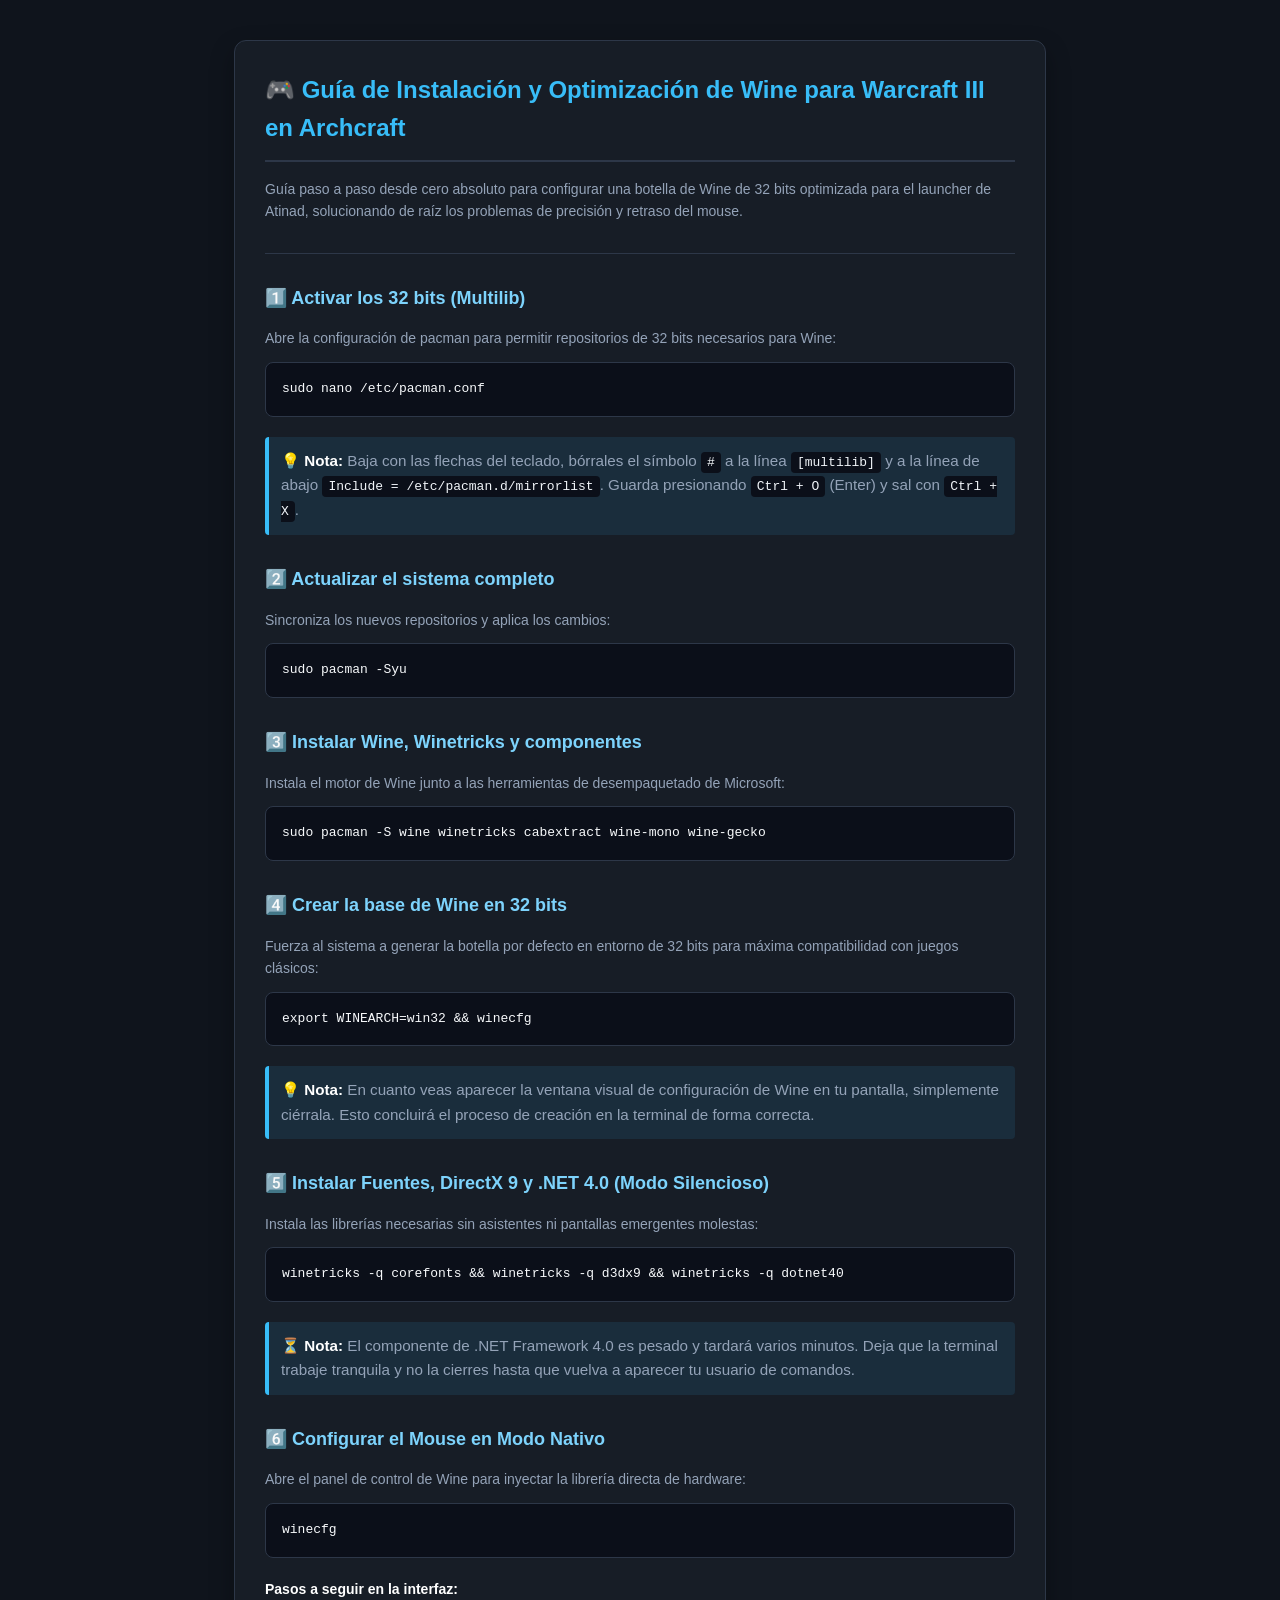
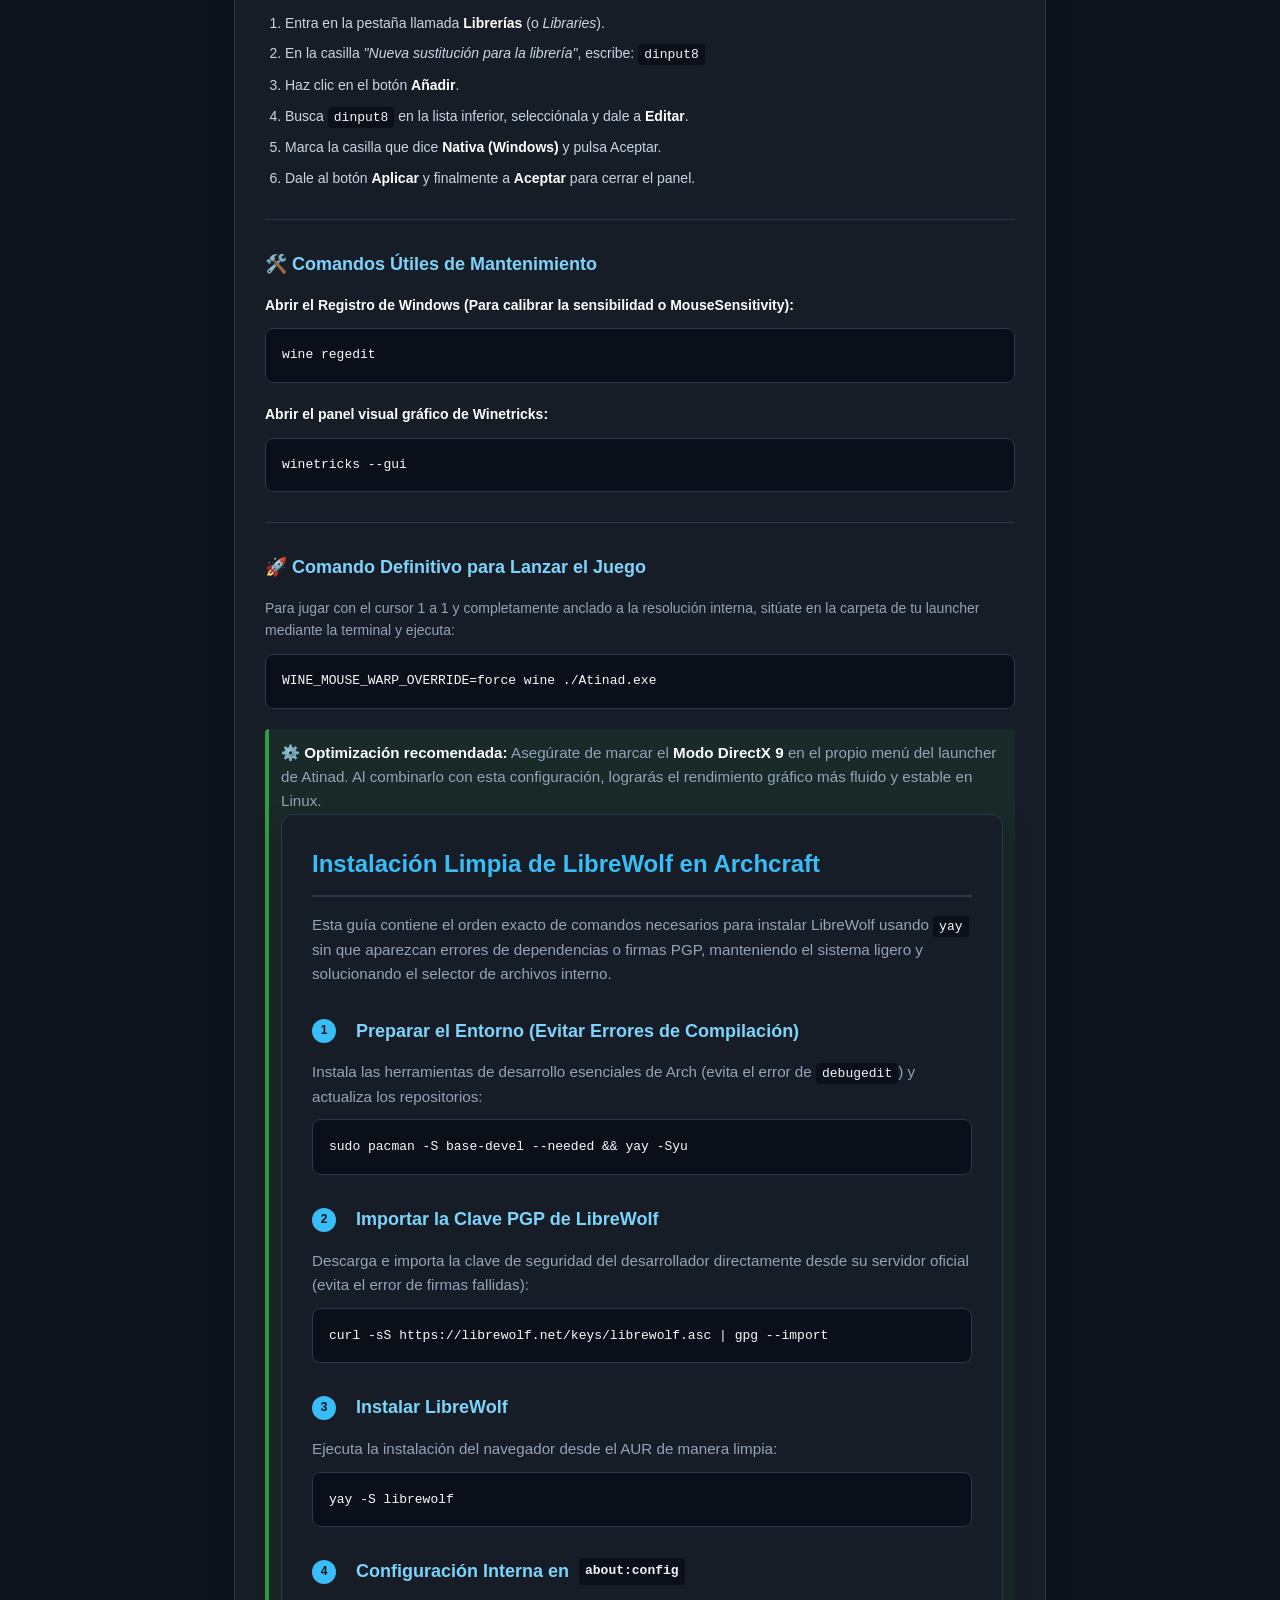
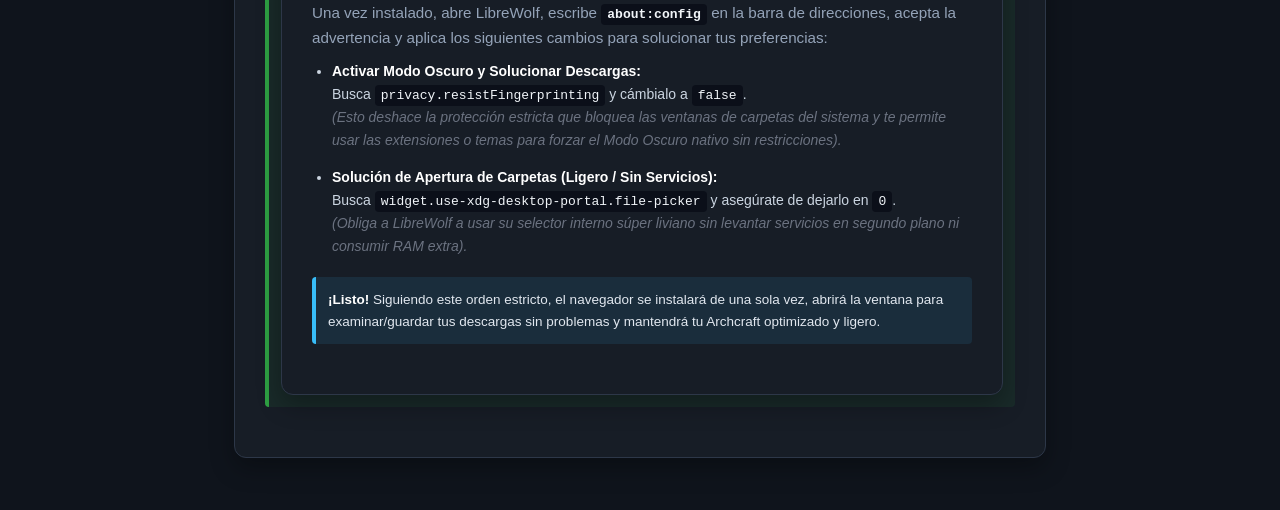
==== archcraft.html @ 0d07cf0e "Update and rename wine.html to archcraft.html" ====
<!DOCTYPE html>
<html lang="es">
<head>
    <meta charset="UTF-8">
    <meta name="viewport" content="width=device-width, initial-scale=1.0">
    <title>Optimización de Wine para Atinad y Warcraft III en Archcraft</title>
    <style>
        :root {
            --bg-color: #0d1117;
            --container-bg: #161b22;
            --text-color: #c9d1d9;
            --text-muted: #8b949e;
            --accent-color: #58a6ff;
            --border-color: #30363d;
            --code-bg: #010409;
            --note-bg: rgba(56, 139, 253, 0.1);
            --note-border: #388bfd;
        }

        body {
            font-family: -apple-system, BlinkMacSystemFont, "Segoe UI", Helvetica, Arial, sans-serif;
            background-color: var(--bg-color);
            color: var(--text-color);
            line-height: 1.6;
            margin: 0;
            padding: 20px;
        }

        .container {
            max-width: 800px;
            margin: 40px auto;
            background-color: var(--container-bg);
            padding: 30px;
            border-radius: 6px;
            border: 1px solid var(--border-color);
            box-shadow: 0 8px 24px rgba(0,0,0,0.2);
        }

        h1 {
            font-size: 1.8rem;
            border-bottom: 1px solid var(--border-color);
            padding-bottom: 10px;
            color: #ffffff;
        }

        h2 {
            font-size: 1.3rem;
            color: #ffffff;
            margin-top: 30px;
            display: flex;
            align-items: center;
            gap: 10px;
        }

        p {
            margin: 10px 0;
        }

        code {
            font-family: ui-monospace, SFMono-Regular, SF Pro Mono, Menlo, Monaco, Consolas, monospace;
            background-color: var(--code-bg);
            padding: 3px 6px;
            border-radius: 4px;
            font-size: 85%;
            color: #ff7b72;
        }

        pre {
            background-color: var(--code-bg);
            padding: 16px;
            border-radius: 6px;
            overflow-x: auto;
            border: 1px solid var(--border-color);
            margin: 15px 0;
        }

        pre code {
            background-color: transparent;
            padding: 0;
            font-size: 90%;
            color: #79c0ff;
        }

        .note {
            background-color: var(--note-bg);
            border-left: 4px solid var(--note-border);
            padding: 12px 16px;
            border-radius: 0 6px 6px 0;
            margin: 15px 0;
        }

        .note p {
            margin: 0;
            font-size: 0.95rem;
        }

        ol {
            padding-left: 20px;
            margin: 10px 0;
        }

        li {
            margin-bottom: 8px;
        }

        hr {
            border: 0;
            height: 1px;
            background-color: var(--border-color);
            margin: 30px 0;
        }
    </style>
</head>
<body>

<div class="container">
    <h1>🎮 Guía de Instalación y Optimización de Wine para Warcraft III en Archcraft</h1>
    <p>Guía paso a paso desde cero absoluto para configurar una botella de Wine de 32 bits optimizada para el launcher de Atinad, solucionando de raíz los problemas de precisión y retraso del mouse.</p>
    
    <hr>

    <h2>1️⃣ Activar los 32 bits (Multilib)</h2>
    <p>Abre la configuración de pacman para permitir repositorios de 32 bits necesarios para Wine:</p>
    <pre><code>sudo nano /etc/pacman.conf</code></pre>
    <div class="note">
        <p>💡 <strong>Nota:</strong> Baja con las flechas del teclado, bórrales el símbolo <code>#</code> a la línea <code>[multilib]</code> y a la línea de abajo <code>Include = /etc/pacman.d/mirrorlist</code>. Guarda presionando <code>Ctrl + O</code> (Enter) y sal con <code>Ctrl + X</code>.</p>
    </div>

    <h2>2️⃣ Actualizar el sistema completo</h2>
    <p>Sincroniza los nuevos repositorios y aplica los cambios:</p>
    <pre><code>sudo pacman -Syu</code></pre>

    <h2>3️⃣ Instalar Wine, Winetricks y componentes</h2>
    <p>Instala el motor de Wine junto a las herramientas de desempaquetado de Microsoft:</p>
    <pre><code>sudo pacman -S wine winetricks cabextract wine-mono wine-gecko</code></pre>

    <h2>4️⃣ Crear la base de Wine en 32 bits</h2>
    <p>Fuerza al sistema a generar la botella por defecto en entorno de 32 bits para máxima compatibilidad con juegos clásicos:</p>
    <pre><code>export WINEARCH=win32 && winecfg</code></pre>
    <div class="note">
        <p>💡 <strong>Nota:</strong> En cuanto veas aparecer la ventana visual de configuración de Wine en tu pantalla, simplemente ciérrala. Esto concluirá el proceso de creación en la terminal de forma correcta.</p>
    </div>

    <h2>5️⃣ Instalar Fuentes, DirectX 9 y .NET 4.0 (Modo Silencioso)</h2>
    <p>Instala las librerías necesarias sin asistentes ni pantallas emergentes molestas:</p>
    <pre><code>winetricks -q corefonts && winetricks -q d3dx9 && winetricks -q dotnet40</code></pre>
    <div class="note">
        <p>⏳ <strong>Nota:</strong> El componente de .NET Framework 4.0 es pesado y tardará varios minutos. Deja que la terminal trabaje tranquila y no la cierres hasta que vuelva a aparecer tu usuario de comandos.</p>
    </div>

    <h2>6️⃣ Configurar el Mouse en Modo Nativo</h2>
    <p>Abre el panel de control de Wine para inyectar la librería directa de hardware:</p>
    <pre><code>winecfg</code></pre>
    <p><strong>Pasos a seguir en la interfaz:</strong></p>
    <ol>
        <li>Entra en la pestaña llamada <strong>Librerías</strong> (o <em>Libraries</em>).</li>
        <li>En la casilla <em>"Nueva sustitución para la librería"</em>, escribe: <code>dinput8</code></li>
        <li>Haz clic en el botón <strong>Añadir</strong>.</li>
        <li>Busca <code>dinput8</code> en la lista inferior, selecciónala y dale a <strong>Editar</strong>.</li>
        <li>Marca la casilla que dice <strong>Nativa (Windows)</strong> y pulsa Aceptar.</li>
        <li>Dale al botón <strong>Aplicar</strong> y finalmente a <strong>Aceptar</strong> para cerrar el panel.</li>
    </ol>

    <hr>

    <h2>🛠️ Comandos Útiles de Mantenimiento</h2>
    <p><strong>Abrir el Registro de Windows (Para calibrar la sensibilidad o MouseSensitivity):</strong></p>
    <pre><code>wine regedit</code></pre>
    <p><strong>Abrir el panel visual gráfico de Winetricks:</strong></p>
    <pre><code>winetricks --gui</code></pre>

    <hr>

    <h2>🚀 Comando Definitivo para Lanzar el Juego</h2>
    <p>Para jugar con el cursor 1 a 1 y completamente anclado a la resolución interna, sitúate en la carpeta de tu launcher mediante la terminal y ejecuta:</p>
    <pre><code>WINE_MOUSE_WARP_OVERRIDE=force wine ./Atinad.exe</code></pre>
    
    <div class="note" style="border-left-color: #2ea043; background-color: rgba(46, 160, 67, 0.1);">
        <p>⚙️ <strong>Optimización recomendada:</strong> Asegúrate de marcar el <strong>Modo DirectX 9</strong> en el propio menú del launcher de Atinad. Al combinarlo con esta configuración, lograrás el rendimiento gráfico más fluido y estable en Linux.</p>
    <title>Guía de Instalación y Optimización de LibreWolf en Archcraft</title>
    <style>
        :root {
            --bg-color: #0f141c;
            --container-bg: #171d26;
            --text-color: #e1e7ef;
            --accent-color: #38bdf8;
            --accent-hover: #7dd3fc;
            --code-bg: #0b0f19;
            --border-color: #2d3748;
            --comment-color: #6b7280;
        }

        body {
            font-family: -apple-system, BlinkMacSystemFont, "Segoe UI", Roboto, Helvetica, Arial, sans-serif;
            background-color: var(--bg-color);
            color: var(--text-color);
            line-height: 1.6;
            margin: 0;
            padding: 40px 20px;
        }

        .container {
            max-width: 750px;
            margin: 0 auto;
            background: var(--container-bg);
            padding: 30px;
            border-radius: 12px;
            box-shadow: 0 10px 25px rgba(0, 0, 0, 0.3);
            border: 1px solid var(--border-color);
        }

        h1 {
            color: var(--accent-color);
            font-size: 24px;
            margin-top: 0;
            border-bottom: 2px solid var(--border-color);
            padding-bottom: 12px;
        }

        h2 {
            color: var(--accent-hover);
            font-size: 18px;
            margin-top: 30px;
            margin-bottom: 15px;
            display: flex;
            align-items: center;
        }

        p {
            font-size: 14px;
            color: #94a3b8;
            margin-bottom: 12px;
        }

        .step-num {
            background: var(--accent-color);
            color: var(--bg-color);
            border-radius: 50%;
            width: 24px;
            height: 24px;
            display: inline-flex;
            align-items: center;
            justify-content: center;
            font-weight: bold;
            font-size: 12px;
            margin-right: 10px;
        }

        code {
            font-family: "SFMono-Regular", Consolas, "Liberation Mono", Menlo, monospace;
            background-color: var(--code-bg);
            color: #f1f5f9;
            padding: 3px 6px;
            border-radius: 4px;
            font-size: 13px;
        }

        pre {
            background-color: var(--code-bg);
            padding: 16px;
            border-radius: 8px;
            overflow-x: auto;
            border: 1px solid var(--border-color);
            margin: 10px 0 20px 0;
        }

        pre code {
            padding: 0;
            background: none;
            font-size: 13px;
            color: #f8fafc;
        }

        .comment {
            color: var(--comment-color);
            font-style: italic;
        }

        ul {
            padding-left: 20px;
            margin: 10px 0;
        }

        li {
            font-size: 14px;
            margin-bottom: 8px;
            color: #cbd5e1;
        }

        strong {
            color: #ffffff;
        }

        .note {
            background-color: rgba(56, 189, 248, 0.1);
            border-left: 4px solid var(--accent-color);
            padding: 12px;
            border-radius: 4px;
            margin: 20px 0;
            font-size: 13.5px;
        }
    </style>
</head>
<body>

<div class="container">
    <h1>Instalación Limpia de LibreWolf en Archcraft</h1>
    <p>Esta guía contiene el orden exacto de comandos necesarios para instalar LibreWolf usando <code>yay</code> sin que aparezcan errores de dependencias o firmas PGP, manteniendo el sistema ligero y solucionando el selector de archivos interno.</p>

    <h2><span class="step-num">1</span>Preparar el Entorno (Evitar Errores de Compilación)</h2>
    <p>Instala las herramientas de desarrollo esenciales de Arch (evita el error de <code>debugedit</code>) y actualiza los repositorios:</p>
    <pre><code>sudo pacman -S base-devel --needed && yay -Syu</code></pre>

    <h2><span class="step-num">2</span>Importar la Clave PGP de LibreWolf</h2>
    <p>Descarga e importa la clave de seguridad del desarrollador directamente desde su servidor oficial (evita el error de firmas fallidas):</p>
    <pre><code>curl -sS https://librewolf.net/keys/librewolf.asc | gpg --import</code></pre>

    <h2><span class="step-num">3</span>Instalar LibreWolf</h2>
    <p>Ejecuta la instalación del navegador desde el AUR de manera limpia:</p>
    <pre><code>yay -S librewolf</code></pre>

    <h2><span class="step-num">4</span>Configuración Interna en <code>about:config</code></h2>
    <p>Una vez instalado, abre LibreWolf, escribe <strong><code>about:config</code></strong> en la barra de direcciones, acepta la advertencia y aplica los siguientes cambios para solucionar tus preferencias:</p>

    <ul>
        <li>
            <strong>Activar Modo Oscuro y Solucionar Descargas:</strong><br>
            Busca <code>privacy.resistFingerprinting</code> y cámbialo a <code>false</code>.<br>
            <span class="comment">(Esto deshace la protección estricta que bloquea las ventanas de carpetas del sistema y te permite usar las extensiones o temas para forzar el Modo Oscuro nativo sin restricciones).</span>
        </li>
        <li style="margin-top: 15px;">
            <strong>Solución de Apertura de Carpetas (Ligero / Sin Servicios):</strong><br>
            Busca <code>widget.use-xdg-desktop-portal.file-picker</code> y asegúrate de dejarlo en <code>0</code>.<br>
            <span class="comment">(Obliga a LibreWolf a usar su selector interno súper liviano sin levantar servicios en segundo plano ni consumir RAM extra).</span>
        </li>
    </ul>

    <div class="note">
        <strong>¡Listo!</strong> Siguiendo este orden estricto, el navegador se instalará de una sola vez, abrirá la ventana para examinar/guardar tus descargas sin problemas y mantendrá tu Archcraft optimizado y ligero.
    </div>
    </div>
</div>

</body>
</html>
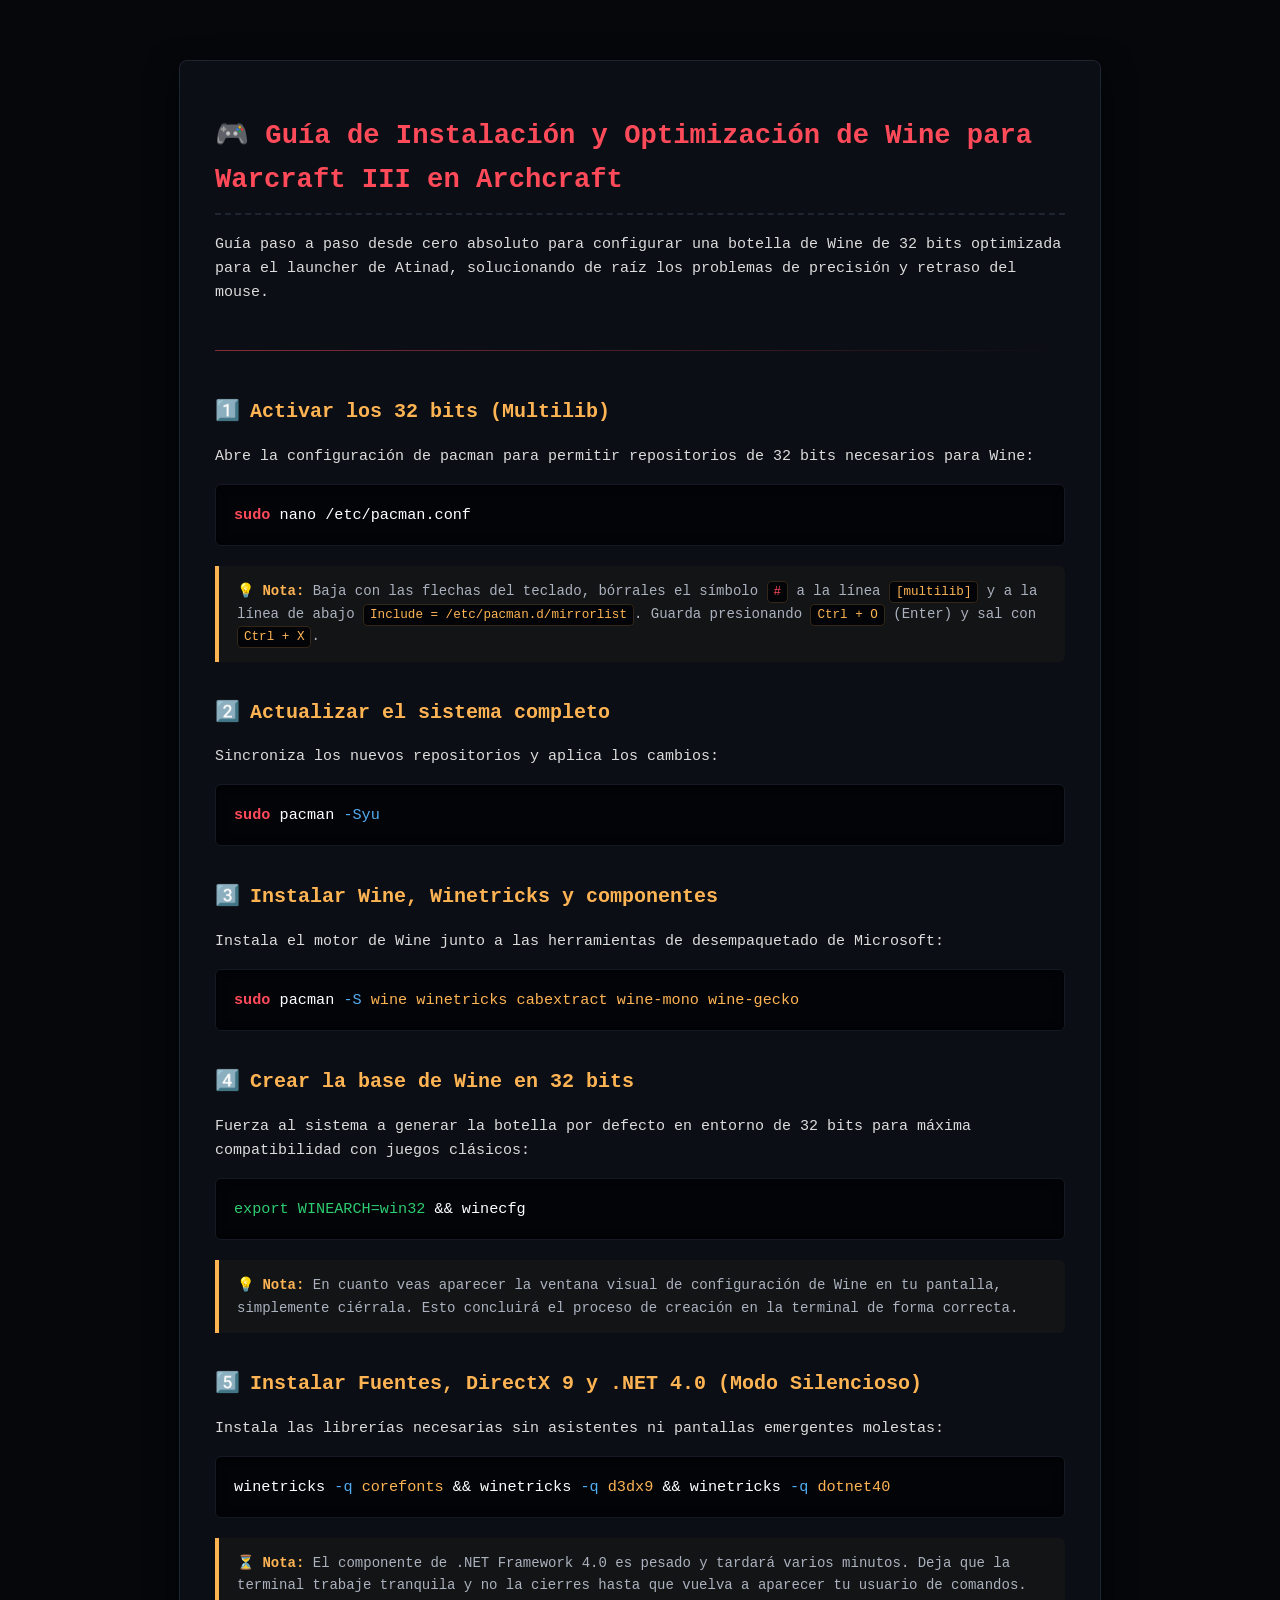
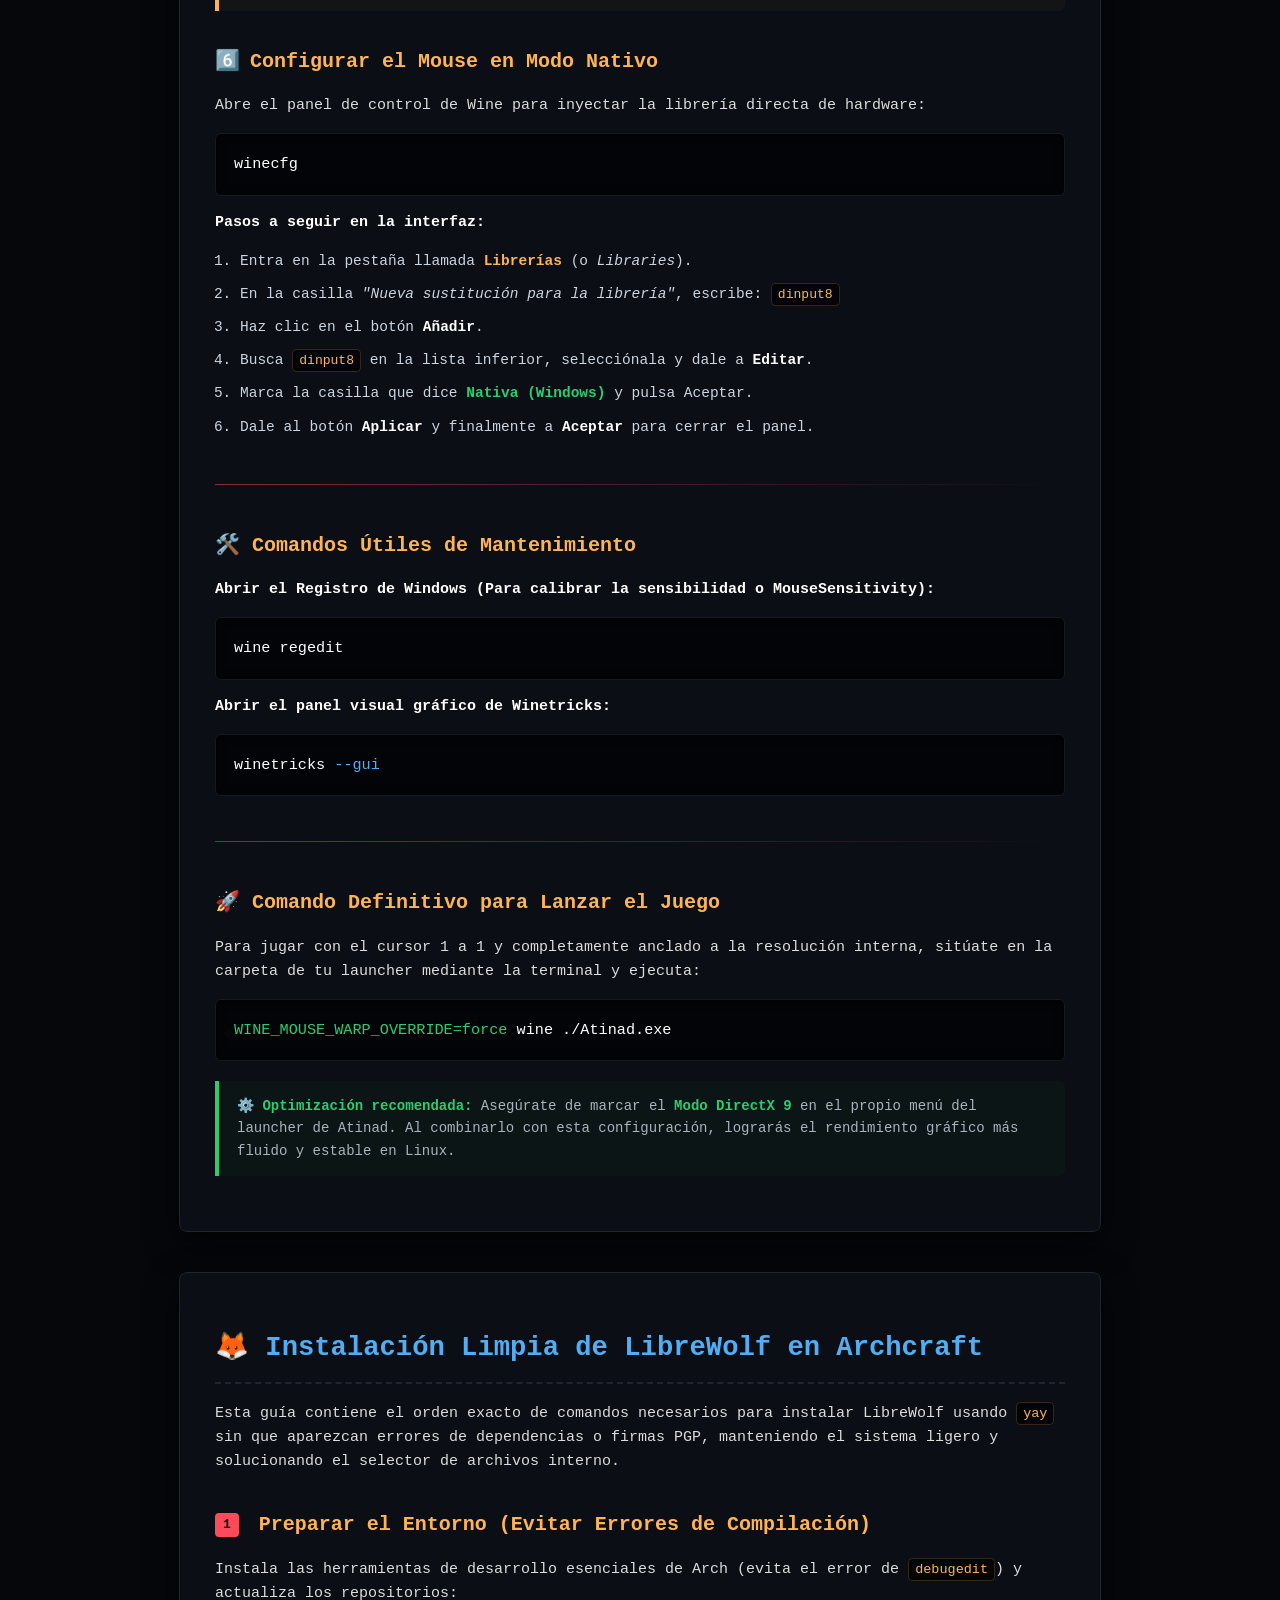
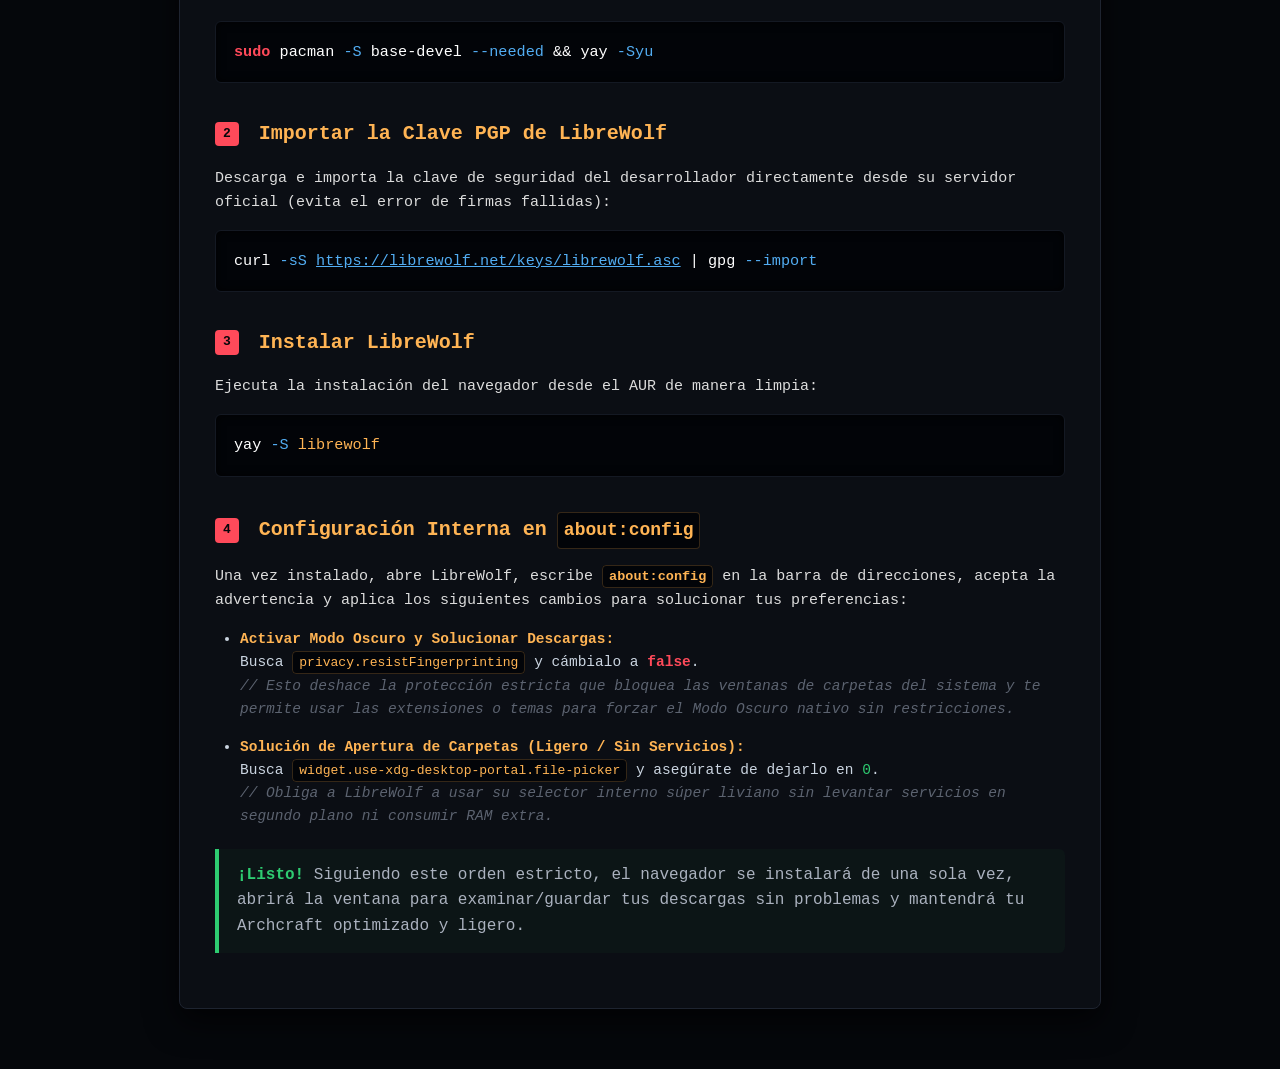
==== commit b40340ea: "Update archcraft.html" ====
--- a/archcraft.html
+++ b/archcraft.html
@@ -3,22 +3,25 @@
 <head>
     <meta charset="UTF-8">
     <meta name="viewport" content="width=device-width, initial-scale=1.0">
-    <title>Optimización de Wine para Atinad y Warcraft III en Archcraft</title>
+    <title>Terminal Guías - Archcraft</title>
     <style>
         :root {
-            --bg-color: #0d1117;
-            --container-bg: #161b22;
-            --text-color: #c9d1d9;
-            --text-muted: #8b949e;
-            --accent-color: #58a6ff;
-            --border-color: #30363d;
-            --code-bg: #010409;
-            --note-bg: rgba(56, 139, 253, 0.1);
-            --note-border: #388bfd;
+            --bg-color: #05070b;
+            --container-bg: #0b0e14;
+            --text-color: #abb2bf;
+            --text-muted: #5c6370;
+            --border-color: #1e2430;
+            --code-bg: #020408;
+            
+            /* Colores inspirados en la imagen 813087-3975944850.jpg */
+            --cmd-red: #ff4a5a;
+            --cmd-yellow: #ffb454;
+            --cmd-green: #2ecc71;
+            --cmd-blue: #52adf2;
         }
 
         body {
-            font-family: -apple-system, BlinkMacSystemFont, "Segoe UI", Helvetica, Arial, sans-serif;
+            font-family: 'Courier New', Courier, monospace, -apple-system, BlinkMacSystemFont, sans-serif;
             background-color: var(--bg-color);
             color: var(--text-color);
             line-height: 1.6;
@@ -27,26 +30,26 @@
         }
 
         .container {
-            max-width: 800px;
+            max-width: 850px;
             margin: 40px auto;
             background-color: var(--container-bg);
-            padding: 30px;
-            border-radius: 6px;
+            padding: 35px;
+            border-radius: 8px;
             border: 1px solid var(--border-color);
-            box-shadow: 0 8px 24px rgba(0,0,0,0.2);
+            box-shadow: 0 12px 32px rgba(0,0,0,0.7);
         }
 
         h1 {
-            font-size: 1.8rem;
-            border-bottom: 1px solid var(--border-color);
-            padding-bottom: 10px;
-            color: #ffffff;
+            font-size: 1.7rem;
+            border-bottom: 2px dashed var(--border-color);
+            padding-bottom: 12px;
+            color: var(--cmd-red);
         }
 
         h2 {
-            font-size: 1.3rem;
-            color: #ffffff;
-            margin-top: 30px;
+            font-size: 1.25rem;
+            color: var(--cmd-yellow);
+            margin-top: 35px;
             display: flex;
             align-items: center;
             gap: 10px;
@@ -54,292 +57,217 @@
 
         p {
             margin: 10px 0;
+            font-size: 15px;
+            color: #dcdcdc;
+        }
+
+        .step-num {
+            background: var(--cmd-red);
+            color: var(--bg-color);
+            border-radius: 4px;
+            padding: 2px 8px;
+            font-weight: bold;
+            font-size: 13px;
+            margin-right: 10px;
         }
 
         code {
-            font-family: ui-monospace, SFMono-Regular, SF Pro Mono, Menlo, Monaco, Consolas, monospace;
+            font-family: ui-monospace, SFMono-Regular, Menlo, Monaco, Consolas, monospace;
             background-color: var(--code-bg);
             padding: 3px 6px;
             border-radius: 4px;
-            font-size: 85%;
-            color: #ff7b72;
+            font-size: 90%;
+            color: var(--cmd-yellow);
+            border: 1px solid rgba(255,180,84,0.2);
         }
 
         pre {
             background-color: var(--code-bg);
-            padding: 16px;
+            padding: 18px;
             border-radius: 6px;
             overflow-x: auto;
-            border: 1px solid var(--border-color);
+            border: 1px solid #141923;
             margin: 15px 0;
+            box-shadow: inset 0 0 10px rgba(0,0,0,0.8);
         }
 
         pre code {
             background-color: transparent;
             padding: 0;
-            font-size: 90%;
-            color: #79c0ff;
-        }
+            font-size: 95%;
+            color: #ffffff;
+            border: none;
+        }
+
+        /* Clases para simular el resaltado de código del editor */
+        .c-sudo { color: var(--cmd-red); font-weight: bold; }
+        .c-pkg { color: var(--cmd-yellow); }
+        .c-param { color: var(--cmd-blue); }
+        .c-env { color: var(--cmd-green); }
+        .c-url { color: #52adf2; text-decoration: underline; }
 
         .note {
-            background-color: var(--note-bg);
-            border-left: 4px solid var(--note-border);
-            padding: 12px 16px;
+            background-color: rgba(255, 180, 84, 0.03);
+            border-left: 4px solid var(--cmd-yellow);
+            padding: 14px 18px;
             border-radius: 0 6px 6px 0;
-            margin: 15px 0;
+            margin: 20px 0;
         }
 
         .note p {
             margin: 0;
-            font-size: 0.95rem;
-        }
-
-        ol {
-            padding-left: 20px;
-            margin: 10px 0;
+            font-size: 14px;
+            color: #abb2bf;
+        }
+
+        .note strong {
+            color: var(--cmd-yellow);
+        }
+
+        .note-success {
+            background-color: rgba(46, 204, 113, 0.03);
+            border-left: 4px solid var(--cmd-green);
+        }
+
+        .note-success strong {
+            color: var(--cmd-green);
+        }
+
+        .comment {
+            color: var(--text-muted);
+            font-style: italic;
+        }
+
+        ul, ol {
+            padding-left: 25px;
+            margin: 15px 0;
         }
 
         li {
-            margin-bottom: 8px;
+            margin-bottom: 10px;
+            font-size: 14.5px;
+            color: #cbd5e1;
+        }
+
+        strong {
+            color: #ffffff;
         }
 
         hr {
             border: 0;
             height: 1px;
-            background-color: var(--border-color);
-            margin: 30px 0;
+            background-image: linear-gradient(to right, rgba(255,74,90,0.5), rgba(0,0,0,0));
+            margin: 45px 0;
         }
     </style>
 </head>
 <body>
 
-<div class="container">
-    <h1>🎮 Guía de Instalación y Optimización de Wine para Warcraft III en Archcraft</h1>
-    <p>Guía paso a paso desde cero absoluto para configurar una botella de Wine de 32 bits optimizada para el launcher de Atinad, solucionando de raíz los problemas de precisión y retraso del mouse.</p>
-    
-    <hr>
-
-    <h2>1️⃣ Activar los 32 bits (Multilib)</h2>
-    <p>Abre la configuración de pacman para permitir repositorios de 32 bits necesarios para Wine:</p>
-    <pre><code>sudo nano /etc/pacman.conf</code></pre>
-    <div class="note">
-        <p>💡 <strong>Nota:</strong> Baja con las flechas del teclado, bórrales el símbolo <code>#</code> a la línea <code>[multilib]</code> y a la línea de abajo <code>Include = /etc/pacman.d/mirrorlist</code>. Guarda presionando <code>Ctrl + O</code> (Enter) y sal con <code>Ctrl + X</code>.</p>
+    <!-- ================= GUÍA 1: WINE ================= -->
+    <div class="container">
+        <h1>🎮 Guía de Instalación y Optimización de Wine para Warcraft III en Archcraft</h1>
+        <p>Guía paso a paso desde cero absoluto para configurar una botella de Wine de 32 bits optimizada para el launcher de Atinad, solucionando de raíz los problemas de precisión y retraso del mouse.</p>
+        
+        <hr>
+
+        <h2><span>1️⃣</span> Activar los 32 bits (Multilib)</h2>
+        <p>Abre la configuración de pacman para permitir repositorios de 32 bits necesarios para Wine:</p>
+        <pre><code><span class="c-sudo">sudo</span> nano /etc/pacman.conf</code></pre>
+        <div class="note">
+            <p>💡 <strong>Nota:</strong> Baja con las flechas del teclado, bórrales el símbolo <code style="color: var(--cmd-red);">#</code> a la línea <code>[multilib]</code> y a la línea de abajo <code>Include = /etc/pacman.d/mirrorlist</code>. Guarda presionando <code>Ctrl + O</code> (Enter) y sal con <code>Ctrl + X</code>.</p>
+        </div>
+
+        <h2><span>2️⃣</span> Actualizar el sistema completo</h2>
+        <p>Sincroniza los nuevos repositorios y aplica los cambios:</p>
+        <pre><code><span class="c-sudo">sudo</span> pacman <span class="c-param">-Syu</span></code></pre>
+
+        <h2><span>3️⃣</span> Instalar Wine, Winetricks y componentes</h2>
+        <p>Instala el motor de Wine junto a las herramientas de desempaquetado de Microsoft:</p>
+        <pre><code><span class="c-sudo">sudo</span> pacman <span class="c-param">-S</span> <span class="c-pkg">wine winetricks cabextract wine-mono wine-gecko</span></code></pre>
+
+        <h2><span>4️⃣</span> Crear la base de Wine en 32 bits</h2>
+        <p>Fuerza al sistema a generar la botella por defecto en entorno de 32 bits para máxima compatibilidad con juegos clásicos:</p>
+        <pre><code><span class="c-env">export WINEARCH=win32</span> && winecfg</code></pre>
+        <div class="note">
+            <p>💡 <strong>Nota:</strong> En cuanto veas aparecer la ventana visual de configuración de Wine en tu pantalla, simplemente ciérrala. Esto concluirá el proceso de creación en la terminal de forma correcta.</p>
+        </div>
+
+        <h2><span>5️⃣</span> Instalar Fuentes, DirectX 9 y .NET 4.0 (Modo Silencioso)</h2>
+        <p>Instala las librerías necesarias sin asistentes ni pantallas emergentes molestas:</p>
+        <pre><code>winetricks <span class="c-param">-q</span> <span class="c-pkg">corefonts</span> && winetricks <span class="c-param">-q</span> <span class="c-pkg">d3dx9</span> && winetricks <span class="c-param">-q</span> <span class="c-pkg">dotnet40</span></code></pre>
+        <div class="note">
+            <p>⏳ <strong>Nota:</strong> El componente de .NET Framework 4.0 es pesado y tardará varios minutos. Deja que la terminal trabaje tranquila y no la cierres hasta que vuelva a aparecer tu usuario de comandos.</p>
+        </div>
+
+        <h2><span>6️⃣</span> Configurar el Mouse en Modo Nativo</h2>
+        <p>Abre el panel de control de Wine para inyectar la librería directa de hardware:</p>
+        <pre><code>winecfg</code></pre>
+        <p><strong>Pasos a seguir en la interfaz:</strong></p>
+        <ol>
+            <li>Entra en la pestaña llamada <strong style="color: var(--cmd-yellow);">Librerías</strong> (o <em>Libraries</em>).</li>
+            <li>En la casilla <em>"Nueva sustitución para la librería"</em>, escribe: <code>dinput8</code></li>
+            <li>Haz clic en el botón <strong>Añadir</strong>.</li>
+            <li>Busca <code>dinput8</code> en la lista inferior, selecciónala y dale a <strong>Editar</strong>.</li>
+            <li>Marca la casilla que dice <strong style="color: var(--cmd-green);">Nativa (Windows)</strong> y pulsa Aceptar.</li>
+            <li>Dale al botón <strong>Aplicar</strong> y finalmente a <strong>Aceptar</strong> para cerrar el panel.</li>
+        </ol>
+
+        <hr>
+
+        <h2>🛠️ Comandos Útiles de Mantenimiento</h2>
+        <p><strong>Abrir el Registro de Windows (Para calibrar la sensibilidad o MouseSensitivity):</strong></p>
+        <pre><code>wine regedit</code></pre>
+        <p><strong>Abrir el panel visual gráfico de Winetricks:</strong></p>
+        <pre><code>winetricks <span class="c-param">--gui</span></code></pre>
+
+        <hr>
+
+        <h2>🚀 Comando Definitivo para Lanzar el Juego</h2>
+        <p>Para jugar con el cursor 1 a 1 y completamente anclado a la resolución interna, sitúate en la carpeta de tu launcher mediante la terminal y ejecuta:</p>
+        <pre><code><span class="c-env">WINE_MOUSE_WARP_OVERRIDE=force</span> wine ./Atinad.exe</code></pre>
+        
+        <div class="note note-success">
+            <p>⚙️ <strong>Optimización recomendada:</strong> Asegúrate de marcar el <strong>Modo DirectX 9</strong> en el propio menú del launcher de Atinad. Al combinarlo con esta configuración, lograrás el rendimiento gráfico más fluido y estable en Linux.</p>
+        </div>
     </div>
 
-    <h2>2️⃣ Actualizar el sistema completo</h2>
-    <p>Sincroniza los nuevos repositorios y aplica los cambios:</p>
-    <pre><code>sudo pacman -Syu</code></pre>
-
-    <h2>3️⃣ Instalar Wine, Winetricks y componentes</h2>
-    <p>Instala el motor de Wine junto a las herramientas de desempaquetado de Microsoft:</p>
-    <pre><code>sudo pacman -S wine winetricks cabextract wine-mono wine-gecko</code></pre>
-
-    <h2>4️⃣ Crear la base de Wine en 32 bits</h2>
-    <p>Fuerza al sistema a generar la botella por defecto en entorno de 32 bits para máxima compatibilidad con juegos clásicos:</p>
-    <pre><code>export WINEARCH=win32 && winecfg</code></pre>
-    <div class="note">
-        <p>💡 <strong>Nota:</strong> En cuanto veas aparecer la ventana visual de configuración de Wine en tu pantalla, simplemente ciérrala. Esto concluirá el proceso de creación en la terminal de forma correcta.</p>
+    <!-- ================= GUÍA 2: LIBREWOLF ================= -->
+    <div class="container">
+        <h1 style="color: var(--cmd-blue);">🦊 Instalación Limpia de LibreWolf en Archcraft</h1>
+        <p>Esta guía contiene el orden exacto de comandos necesarios para instalar LibreWolf usando <code>yay</code> sin que aparezcan errores de dependencias o firmas PGP, manteniendo el sistema ligero y solucionando el selector de archivos interno.</p>
+
+        <h2><span class="step-num">1</span>Preparar el Entorno (Evitar Errores de Compilación)</h2>
+        <p>Instala las herramientas de desarrollo esenciales de Arch (evita el error de <code>debugedit</code>) y actualiza los repositorios:</p>
+        <pre><code><span class="c-sudo">sudo</span> pacman <span class="c-param">-S</span> base-devel <span class="c-param">--needed</span> && yay <span class="c-param">-Syu</span></code></pre>
+
+        <h2><span class="step-num">2</span>Importar la Clave PGP de LibreWolf</h2>
+        <p>Descarga e importa la clave de seguridad del desarrollador directamente desde su servidor oficial (evita el error de firmas fallidas):</p>
+        <pre><code>curl <span class="c-param">-sS</span> <span class="c-url">https://librewolf.net/keys/librewolf.asc</span> | gpg <span class="c-param">--import</span></code></pre>
+
+        <h2><span class="step-num">3</span>Instalar LibreWolf</h2>
+        <p>Ejecuta la instalación del navegador desde el AUR de manera limpia:</p>
+        <pre><code>yay <span class="c-param">-S</span> <span class="c-pkg">librewolf</span></code></pre>
+
+        <h2><span class="step-num">4</span>Configuración Interna en <code>about:config</code></h2>
+        <p>Una vez instalado, abre LibreWolf, escribe <strong style="color: var(--cmd-red);"><code>about:config</code></strong> en la barra de direcciones, acepta la advertencia y aplica los siguientes cambios para solucionar tus preferencias:</p>
+
+        <ul>
+            <li>
+                <strong style="color: var(--cmd-yellow);">Activar Modo Oscuro y Solucionar Descargas:</strong><br>
+                Busca <code>privacy.resistFingerprinting</code> y cámbialo a <span class="c-sudo">false</span>.<br>
+                <span class="comment">// Esto deshace la protección estricta que bloquea las ventanas de carpetas del sistema y te permite usar las extensiones o temas para forzar el Modo Oscuro nativo sin restricciones.</span>
+            </li>
+            <li style="margin-top: 15px;">
+                <strong style="color: var(--cmd-yellow);">Solución de Apertura de Carpetas (Ligero / Sin Servicios):</strong><br>
+                Busca <code>widget.use-xdg-desktop-portal.file-picker</code> y asegúrate de dejarlo en <span class="c-env">0</span>.<br>
+                <span class="comment">// Obliga a LibreWolf a usar su selector interno súper liviano sin levantar servicios en segundo plano ni consumir RAM extra.</span>
+            </li>
+        </ul>
+
+        <div class="note note-success">
+            <strong>¡Listo!</strong> Siguiendo este orden estricto, el navegador se instalará de una sola vez, abrirá la ventana para examinar/guardar tus descargas sin problemas y mantendrá tu Archcraft optimizado y ligero.
+        </div>
     </div>
-
-    <h2>5️⃣ Instalar Fuentes, DirectX 9 y .NET 4.0 (Modo Silencioso)</h2>
-    <p>Instala las librerías necesarias sin asistentes ni pantallas emergentes molestas:</p>
-    <pre><code>winetricks -q corefonts && winetricks -q d3dx9 && winetricks -q dotnet40</code></pre>
-    <div class="note">
-        <p>⏳ <strong>Nota:</strong> El componente de .NET Framework 4.0 es pesado y tardará varios minutos. Deja que la terminal trabaje tranquila y no la cierres hasta que vuelva a aparecer tu usuario de comandos.</p>
-    </div>
-
-    <h2>6️⃣ Configurar el Mouse en Modo Nativo</h2>
-    <p>Abre el panel de control de Wine para inyectar la librería directa de hardware:</p>
-    <pre><code>winecfg</code></pre>
-    <p><strong>Pasos a seguir en la interfaz:</strong></p>
-    <ol>
-        <li>Entra en la pestaña llamada <strong>Librerías</strong> (o <em>Libraries</em>).</li>
-        <li>En la casilla <em>"Nueva sustitución para la librería"</em>, escribe: <code>dinput8</code></li>
-        <li>Haz clic en el botón <strong>Añadir</strong>.</li>
-        <li>Busca <code>dinput8</code> en la lista inferior, selecciónala y dale a <strong>Editar</strong>.</li>
-        <li>Marca la casilla que dice <strong>Nativa (Windows)</strong> y pulsa Aceptar.</li>
-        <li>Dale al botón <strong>Aplicar</strong> y finalmente a <strong>Aceptar</strong> para cerrar el panel.</li>
-    </ol>
-
-    <hr>
-
-    <h2>🛠️ Comandos Útiles de Mantenimiento</h2>
-    <p><strong>Abrir el Registro de Windows (Para calibrar la sensibilidad o MouseSensitivity):</strong></p>
-    <pre><code>wine regedit</code></pre>
-    <p><strong>Abrir el panel visual gráfico de Winetricks:</strong></p>
-    <pre><code>winetricks --gui</code></pre>
-
-    <hr>
-
-    <h2>🚀 Comando Definitivo para Lanzar el Juego</h2>
-    <p>Para jugar con el cursor 1 a 1 y completamente anclado a la resolución interna, sitúate en la carpeta de tu launcher mediante la terminal y ejecuta:</p>
-    <pre><code>WINE_MOUSE_WARP_OVERRIDE=force wine ./Atinad.exe</code></pre>
-    
-    <div class="note" style="border-left-color: #2ea043; background-color: rgba(46, 160, 67, 0.1);">
-        <p>⚙️ <strong>Optimización recomendada:</strong> Asegúrate de marcar el <strong>Modo DirectX 9</strong> en el propio menú del launcher de Atinad. Al combinarlo con esta configuración, lograrás el rendimiento gráfico más fluido y estable en Linux.</p>
-    <title>Guía de Instalación y Optimización de LibreWolf en Archcraft</title>
-    <style>
-        :root {
-            --bg-color: #0f141c;
-            --container-bg: #171d26;
-            --text-color: #e1e7ef;
-            --accent-color: #38bdf8;
-            --accent-hover: #7dd3fc;
-            --code-bg: #0b0f19;
-            --border-color: #2d3748;
-            --comment-color: #6b7280;
-        }
-
-        body {
-            font-family: -apple-system, BlinkMacSystemFont, "Segoe UI", Roboto, Helvetica, Arial, sans-serif;
-            background-color: var(--bg-color);
-            color: var(--text-color);
-            line-height: 1.6;
-            margin: 0;
-            padding: 40px 20px;
-        }
-
-        .container {
-            max-width: 750px;
-            margin: 0 auto;
-            background: var(--container-bg);
-            padding: 30px;
-            border-radius: 12px;
-            box-shadow: 0 10px 25px rgba(0, 0, 0, 0.3);
-            border: 1px solid var(--border-color);
-        }
-
-        h1 {
-            color: var(--accent-color);
-            font-size: 24px;
-            margin-top: 0;
-            border-bottom: 2px solid var(--border-color);
-            padding-bottom: 12px;
-        }
-
-        h2 {
-            color: var(--accent-hover);
-            font-size: 18px;
-            margin-top: 30px;
-            margin-bottom: 15px;
-            display: flex;
-            align-items: center;
-        }
-
-        p {
-            font-size: 14px;
-            color: #94a3b8;
-            margin-bottom: 12px;
-        }
-
-        .step-num {
-            background: var(--accent-color);
-            color: var(--bg-color);
-            border-radius: 50%;
-            width: 24px;
-            height: 24px;
-            display: inline-flex;
-            align-items: center;
-            justify-content: center;
-            font-weight: bold;
-            font-size: 12px;
-            margin-right: 10px;
-        }
-
-        code {
-            font-family: "SFMono-Regular", Consolas, "Liberation Mono", Menlo, monospace;
-            background-color: var(--code-bg);
-            color: #f1f5f9;
-            padding: 3px 6px;
-            border-radius: 4px;
-            font-size: 13px;
-        }
-
-        pre {
-            background-color: var(--code-bg);
-            padding: 16px;
-            border-radius: 8px;
-            overflow-x: auto;
-            border: 1px solid var(--border-color);
-            margin: 10px 0 20px 0;
-        }
-
-        pre code {
-            padding: 0;
-            background: none;
-            font-size: 13px;
-            color: #f8fafc;
-        }
-
-        .comment {
-            color: var(--comment-color);
-            font-style: italic;
-        }
-
-        ul {
-            padding-left: 20px;
-            margin: 10px 0;
-        }
-
-        li {
-            font-size: 14px;
-            margin-bottom: 8px;
-            color: #cbd5e1;
-        }
-
-        strong {
-            color: #ffffff;
-        }
-
-        .note {
-            background-color: rgba(56, 189, 248, 0.1);
-            border-left: 4px solid var(--accent-color);
-            padding: 12px;
-            border-radius: 4px;
-            margin: 20px 0;
-            font-size: 13.5px;
-        }
-    </style>
-</head>
-<body>
-
-<div class="container">
-    <h1>Instalación Limpia de LibreWolf en Archcraft</h1>
-    <p>Esta guía contiene el orden exacto de comandos necesarios para instalar LibreWolf usando <code>yay</code> sin que aparezcan errores de dependencias o firmas PGP, manteniendo el sistema ligero y solucionando el selector de archivos interno.</p>
-
-    <h2><span class="step-num">1</span>Preparar el Entorno (Evitar Errores de Compilación)</h2>
-    <p>Instala las herramientas de desarrollo esenciales de Arch (evita el error de <code>debugedit</code>) y actualiza los repositorios:</p>
-    <pre><code>sudo pacman -S base-devel --needed && yay -Syu</code></pre>
-
-    <h2><span class="step-num">2</span>Importar la Clave PGP de LibreWolf</h2>
-    <p>Descarga e importa la clave de seguridad del desarrollador directamente desde su servidor oficial (evita el error de firmas fallidas):</p>
-    <pre><code>curl -sS https://librewolf.net/keys/librewolf.asc | gpg --import</code></pre>
-
-    <h2><span class="step-num">3</span>Instalar LibreWolf</h2>
-    <p>Ejecuta la instalación del navegador desde el AUR de manera limpia:</p>
-    <pre><code>yay -S librewolf</code></pre>
-
-    <h2><span class="step-num">4</span>Configuración Interna en <code>about:config</code></h2>
-    <p>Una vez instalado, abre LibreWolf, escribe <strong><code>about:config</code></strong> en la barra de direcciones, acepta la advertencia y aplica los siguientes cambios para solucionar tus preferencias:</p>
-
-    <ul>
-        <li>
-            <strong>Activar Modo Oscuro y Solucionar Descargas:</strong><br>
-            Busca <code>privacy.resistFingerprinting</code> y cámbialo a <code>false</code>.<br>
-            <span class="comment">(Esto deshace la protección estricta que bloquea las ventanas de carpetas del sistema y te permite usar las extensiones o temas para forzar el Modo Oscuro nativo sin restricciones).</span>
-        </li>
-        <li style="margin-top: 15px;">
-            <strong>Solución de Apertura de Carpetas (Ligero / Sin Servicios):</strong><br>
-            Busca <code>widget.use-xdg-desktop-portal.file-picker</code> y asegúrate de dejarlo en <code>0</code>.<br>
-            <span class="comment">(Obliga a LibreWolf a usar su selector interno súper liviano sin levantar servicios en segundo plano ni consumir RAM extra).</span>
-        </li>
-    </ul>
-
-    <div class="note">
-        <strong>¡Listo!</strong> Siguiendo este orden estricto, el navegador se instalará de una sola vez, abrirá la ventana para examinar/guardar tus descargas sin problemas y mantendrá tu Archcraft optimizado y ligero.
-    </div>
-    </div>
-</div>
 
 </body>
 </html>
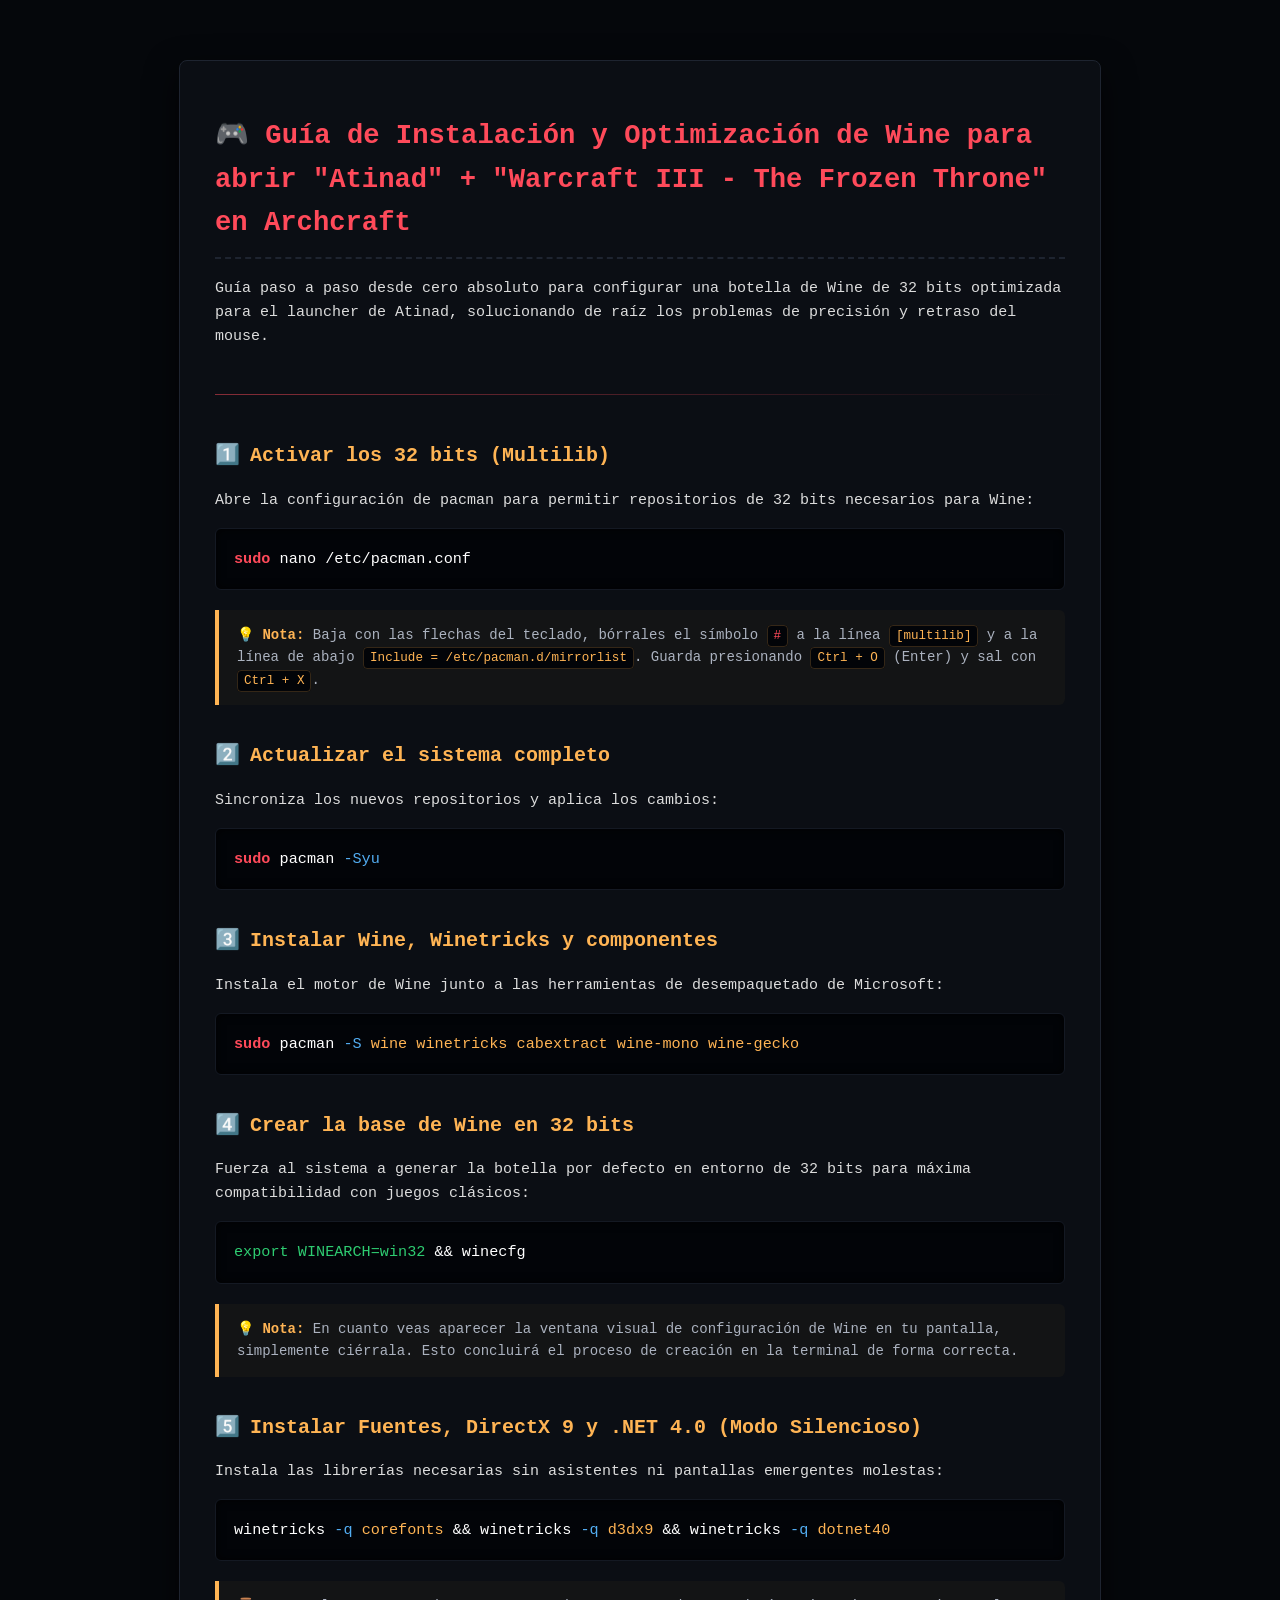
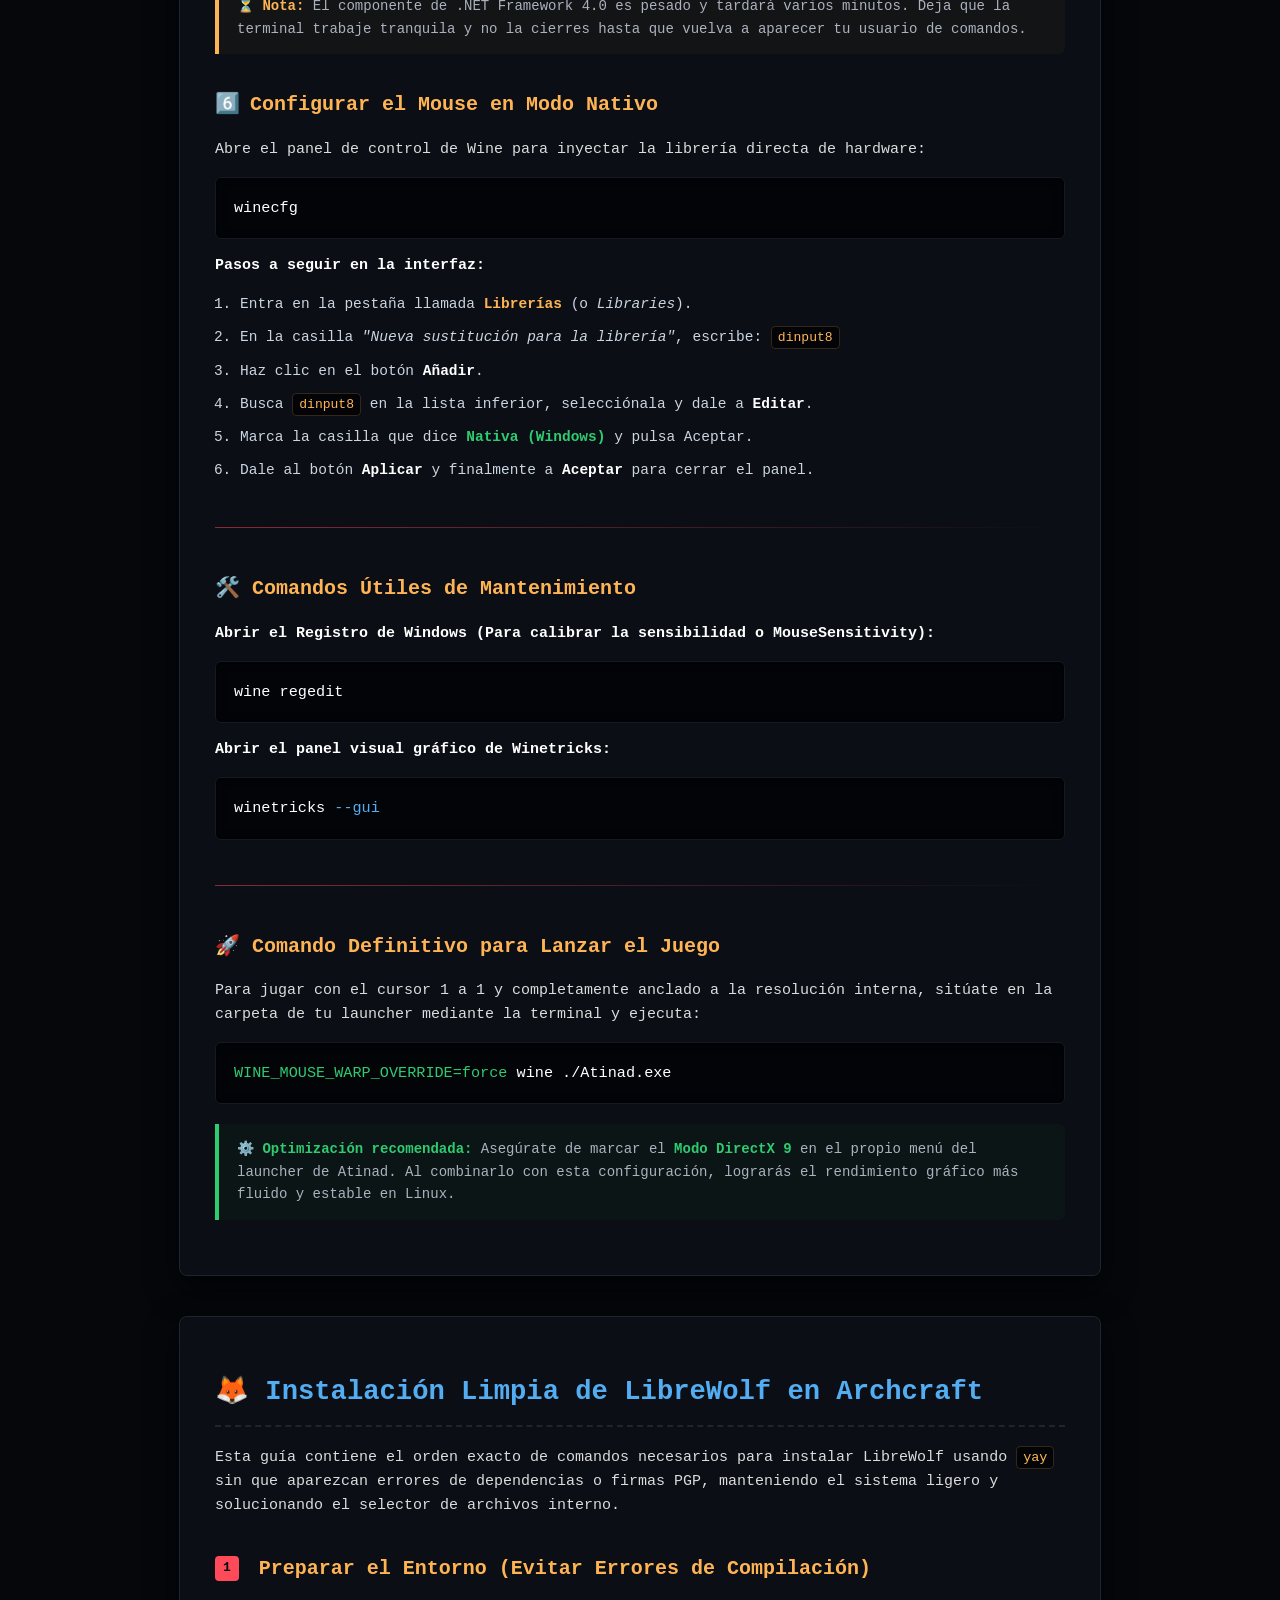
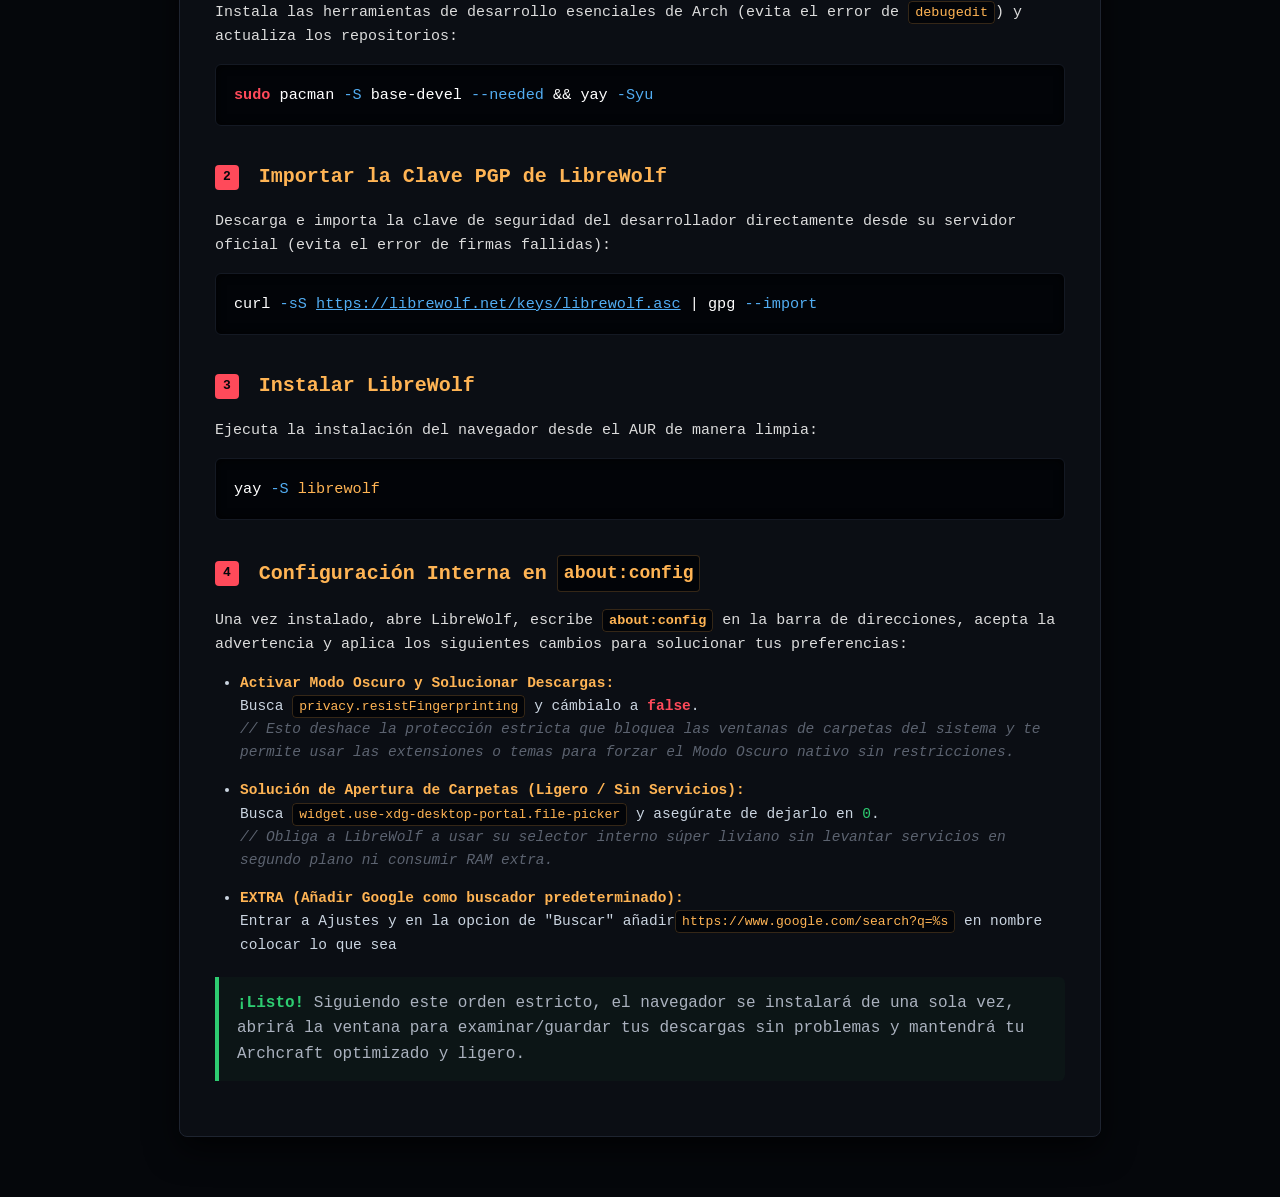
==== commit 7ee9f26f: "Update archcraft.html" ====
--- a/archcraft.html
+++ b/archcraft.html
@@ -165,7 +165,7 @@
 
     <!-- ================= GUÍA 1: WINE ================= -->
     <div class="container">
-        <h1>🎮 Guía de Instalación y Optimización de Wine para Warcraft III en Archcraft</h1>
+        <h1>🎮 Guía de Instalación y Optimización de Wine para abrir "Atinad" + "Warcraft III - The Frozen Throne" en Archcraft</h1>
         <p>Guía paso a paso desde cero absoluto para configurar una botella de Wine de 32 bits optimizada para el launcher de Atinad, solucionando de raíz los problemas de precisión y retraso del mouse.</p>
         
         <hr>
@@ -263,7 +263,12 @@
                 <span class="comment">// Obliga a LibreWolf a usar su selector interno súper liviano sin levantar servicios en segundo plano ni consumir RAM extra.</span>
             </li>
         </ul>
-
+        <ul>
+            <li style="margin-top: 15px;">
+                <strong style="color: var(--cmd-yellow);">EXTRA (Añadir Google como buscador predeterminado):</strong><br>
+                Entrar a Ajustes y en la opcion de "Buscar" añadir<code>https://www.google.com/search?q=%s</code> en nombre colocar lo que sea<br>
+            </li>
+        </ul>
         <div class="note note-success">
             <strong>¡Listo!</strong> Siguiendo este orden estricto, el navegador se instalará de una sola vez, abrirá la ventana para examinar/guardar tus descargas sin problemas y mantendrá tu Archcraft optimizado y ligero.
         </div>
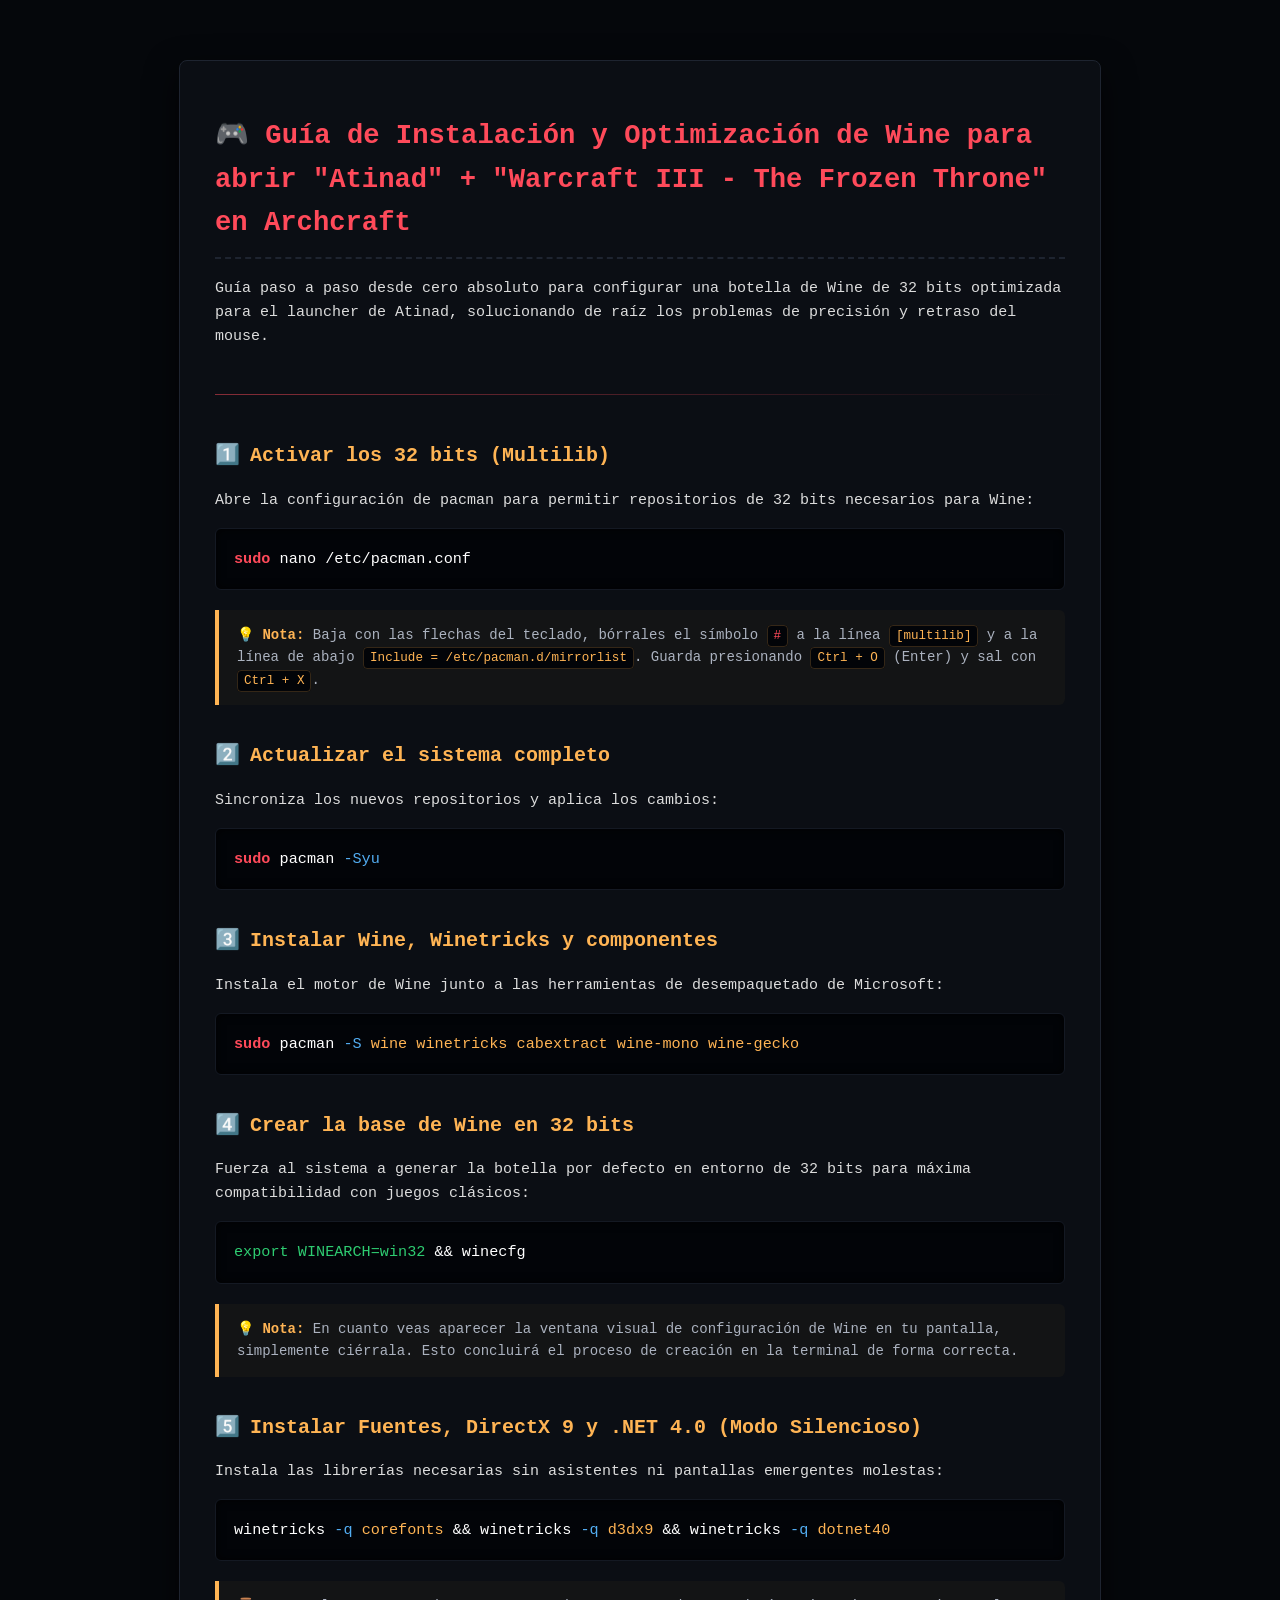
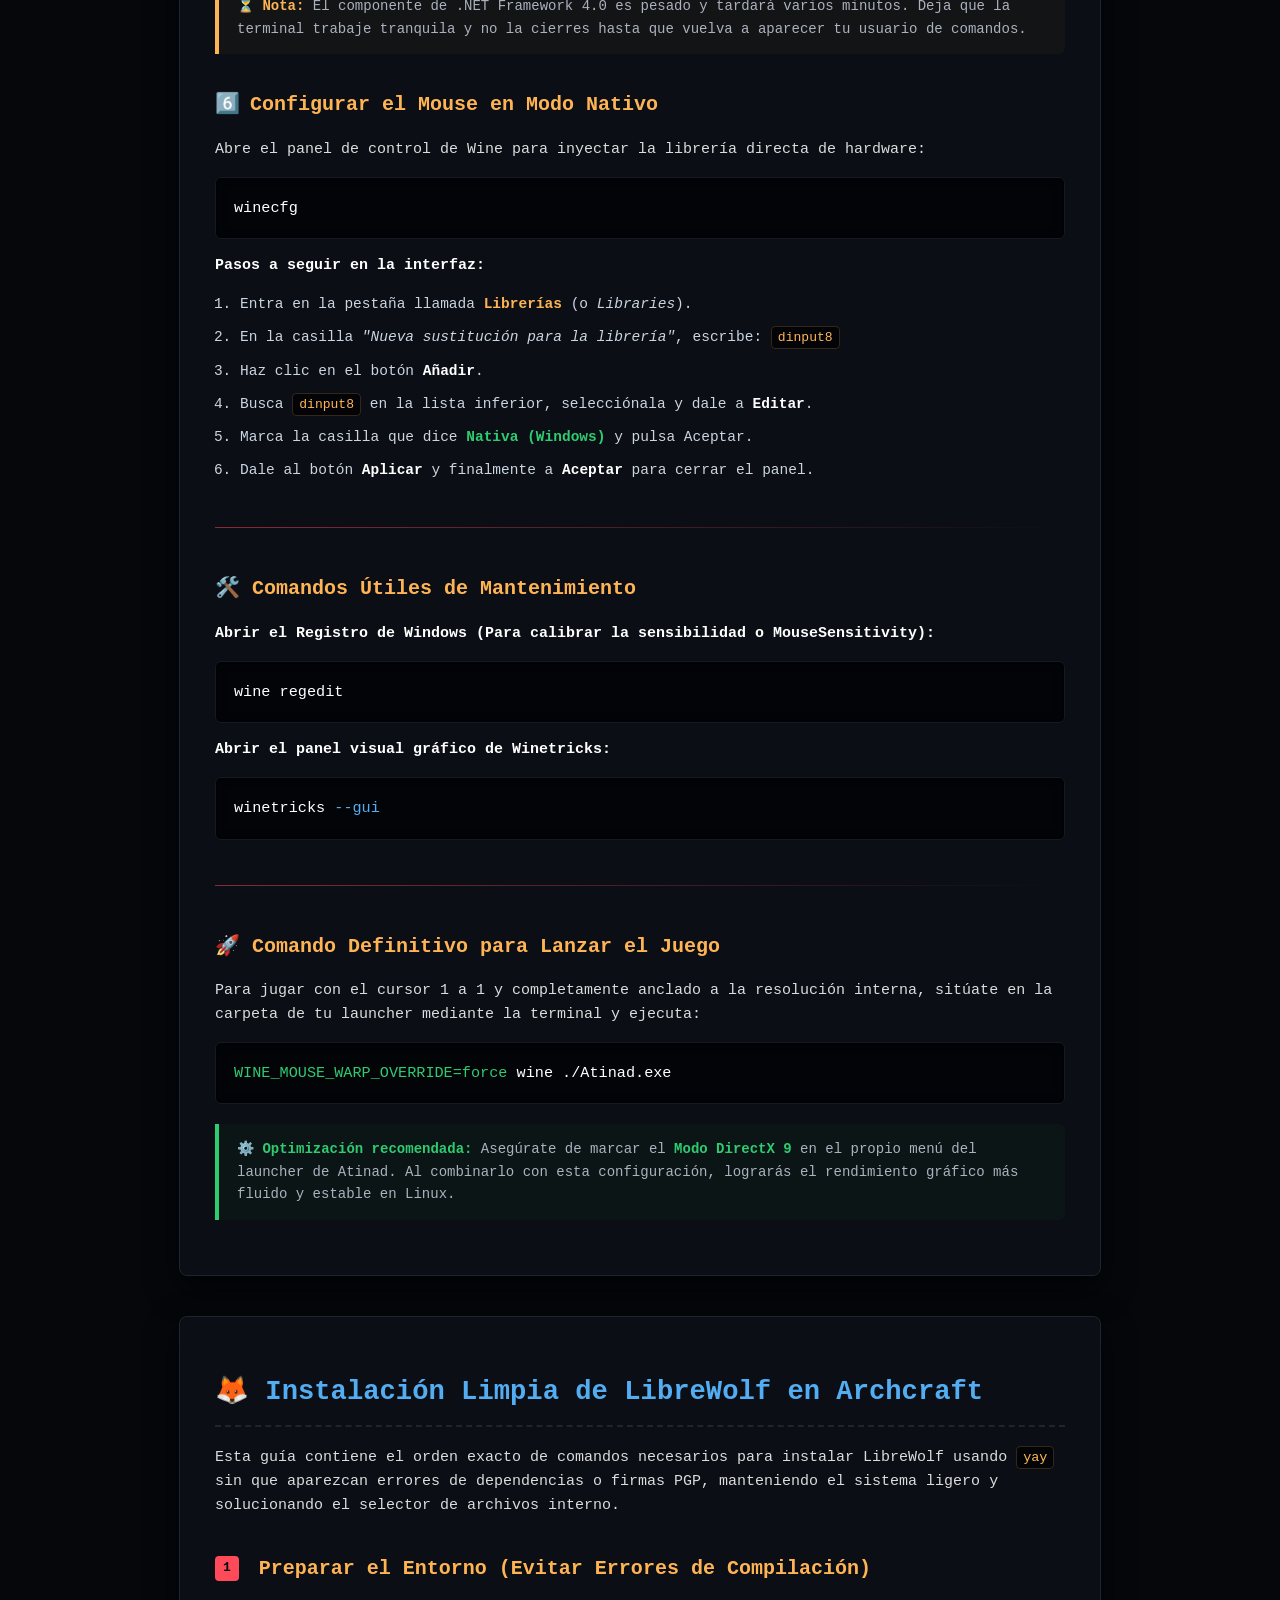
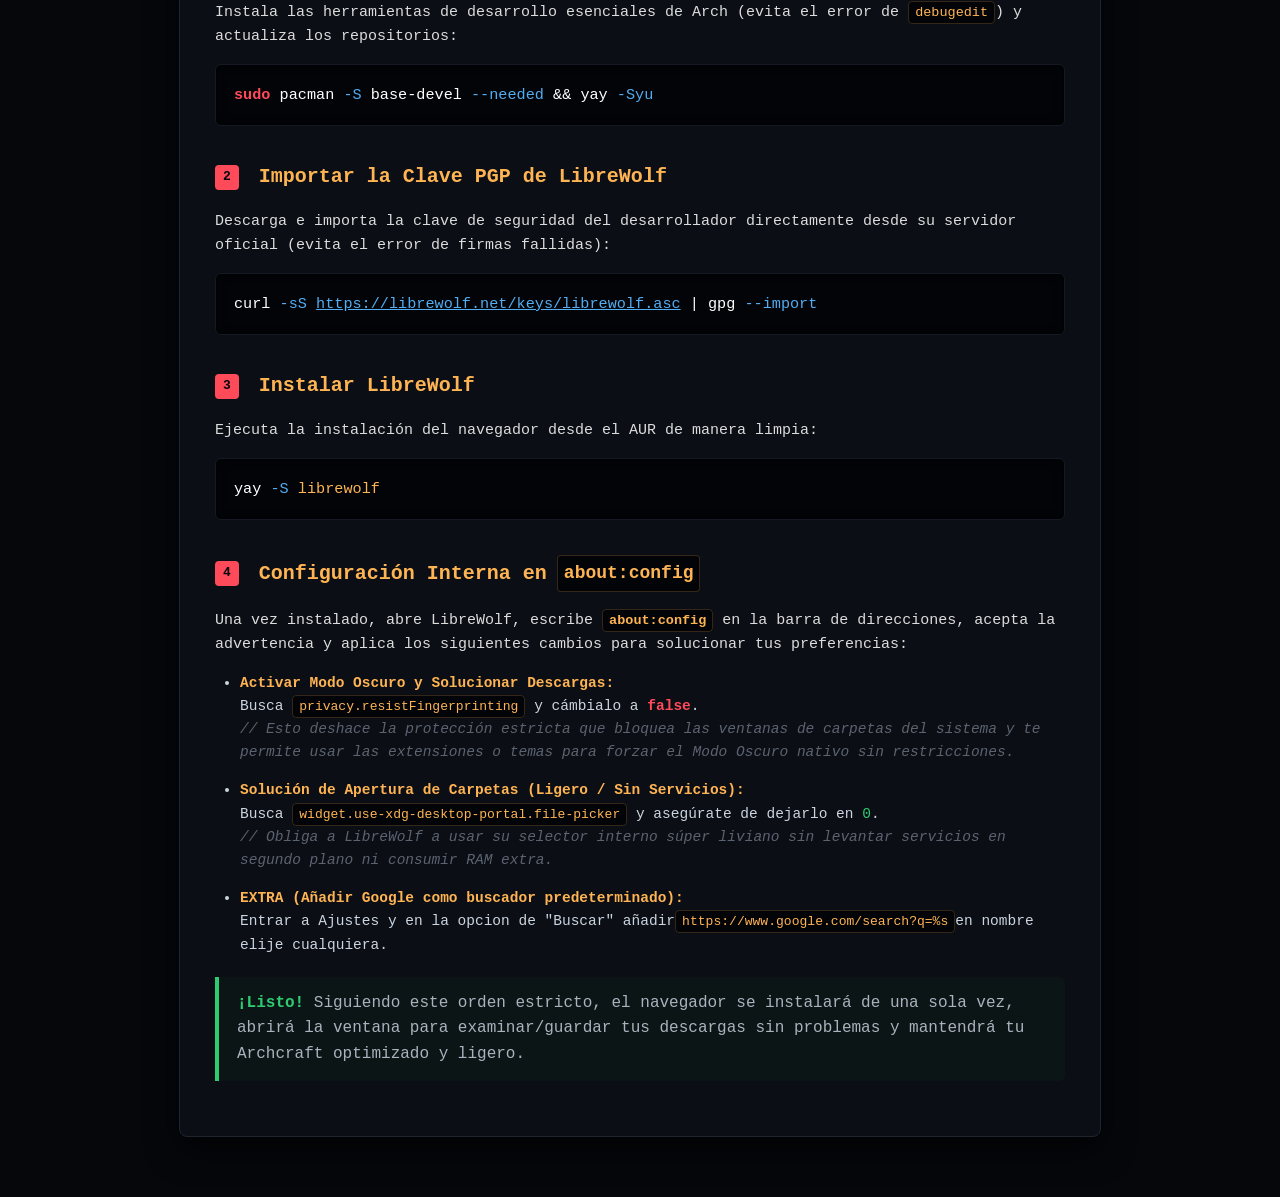
==== commit c5fce2a5: "Update archcraft.html" ====
--- a/archcraft.html
+++ b/archcraft.html
@@ -266,7 +266,7 @@
         <ul>
             <li style="margin-top: 15px;">
                 <strong style="color: var(--cmd-yellow);">EXTRA (Añadir Google como buscador predeterminado):</strong><br>
-                Entrar a Ajustes y en la opcion de "Buscar" añadir<code>https://www.google.com/search?q=%s</code> en nombre colocar lo que sea<br>
+                Entrar a Ajustes y en la opcion de "Buscar" añadir<code>https://www.google.com/search?q=%s</code>en nombre elije cualquiera.<br>
             </li>
         </ul>
         <div class="note note-success">
